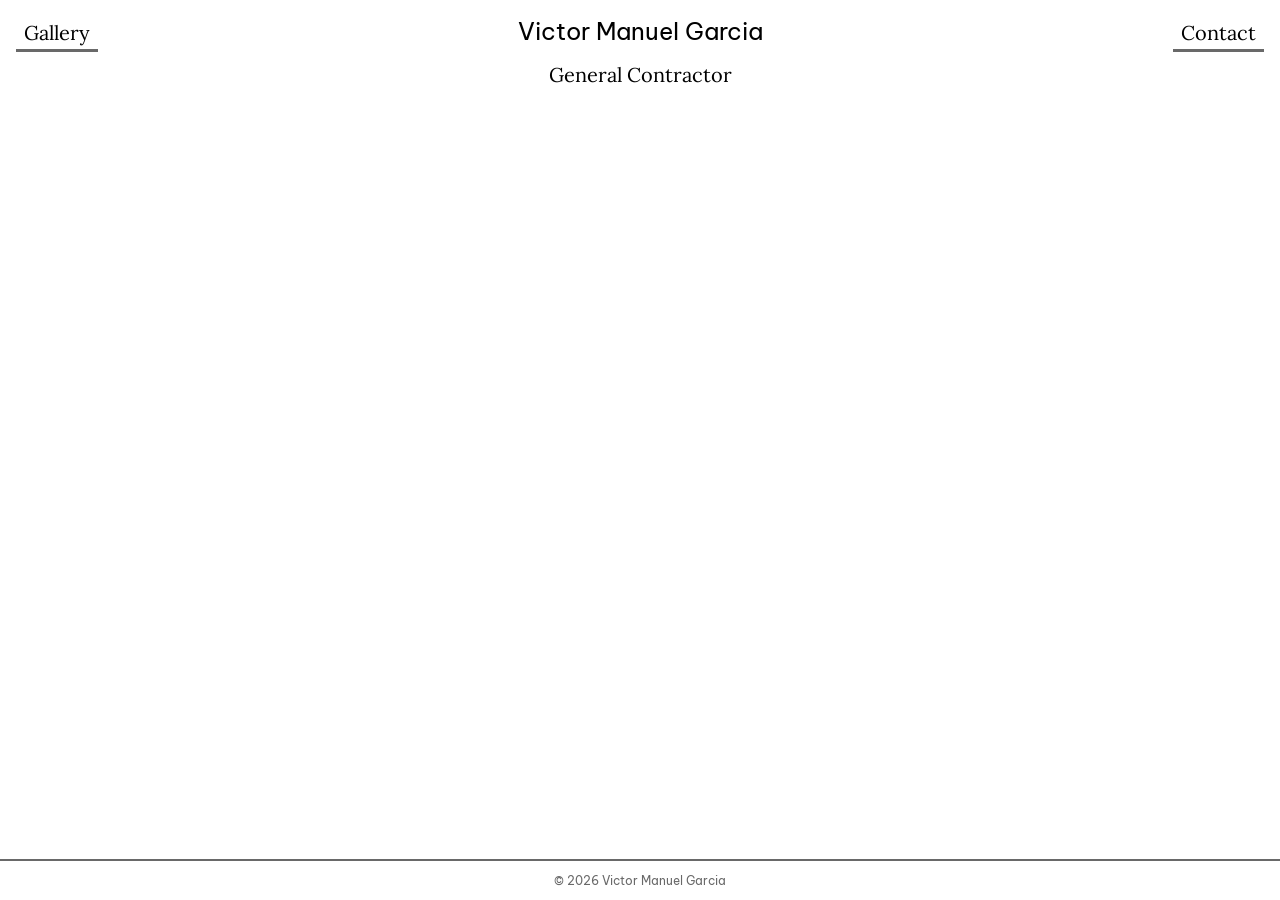
==== index.html @ 69ccaeaf "First iteration of the contractor site. Still figuring out how to format everything but the idea is " ====
<!DOCTYPE html>
<html lang="en" id="mode" data-theme="dark">
<head>
    <meta charset="UTF-8">
    <meta name="viewport" content="width=device-width, initial-scale=1.0">
    <link rel="stylesheet" href="style.css">
    <title>VMG</title>
</head>

<body>

<a href="./pages/gallery.html" class="gallery">Gallery</a>
<h1>Victor Manuel Garcia</h1>
<a href="./pages/contact.html" class="contact">Contact</a>

<h2>General Contractor</h2>

</body>

<script src="script.js"></script>
<footer>
    <p>© 2026 Victor Manuel Garcia </p>
</footer>
</html>
---- style.css ----
@import url('https://fonts.googleapis.com/css2?family=Lora:ital,wght@0,400..700;1,400..700&family=Raleway:ital,wght@0,100..900;1,100..900&family=Ubuntu:ital,wght@0,300;0,400;0,500;0,700;1,300;1,400;1,500;1,700&display=swap');
@import url('https://fonts.googleapis.com/css2?family=Be+Vietnam+Pro:ital,wght@0,100;0,200;0,300;0,400;0,500;0,600;0,700;0,800;0,900;1,100;1,200;1,300;1,400;1,500;1,600;1,700;1,800;1,900&family=Lora:ital,wght@0,400..700;1,400..700&family=Raleway:ital,wght@0,100..900;1,100..900&family=Ubuntu:ital,wght@0,300;0,400;0,500;0,700;1,300;1,400;1,500;1,700&display=swap');

:root{
--white: #ffffff;
--black: #000000;
--grey: #696969;

--bg: var(--white);
--accent: var(--grey);
--text: var(--black);
}


*{
    font-family: 'Be Vietnam Pro', 'Lora';
    font-optical-sizing: auto;
    font-weight: 400;
    font-style: normal;
}

.divisor{
    width: 100%;
    border-bottom: 1px solid var(--accent);
    background-color: var(--accent);
    margin-top: -.5rem;
}

body{
    background-color: var(--bg);
    scrollbar-width: none;
    min-height: 100vh;
    margin: 0;
    display: flex;
    flex-direction: column;
}



.contact{
    position: absolute;
    right: 1rem;
    text-decoration: none;
    color: var(--text);
    font-size: 1.25rem;
    border-bottom: 3px solid var(--accent);
    padding: 0.25rem 0.5rem;
    margin-top: 1rem;
    font-family: 'Lora';
}



.gallery{
    position: absolute;
    left: 1rem;
    text-decoration: none;
    color: var(--text);
    font-size: 1.25rem;
    border-bottom: 3px solid var(--accent);
    padding: 0.25rem 0.5rem;
    margin-top: 1rem;
    font-family: 'Lora';
}

body h1{
    font-family: 'Be Vietnam Pro';
    text-align: center;
    font-size: 1.5rem;
    margin-top: 1rem;
    margin-bottom: 1rem;
}

body h2{
    font-family: 'Lora';
    text-align: center;
    font-size: 1.25rem;
    margin-top: 0;
}

footer{
    position: absolute;
    bottom: 0;
    width: 100%;
    text-align: center;
    font-size: 0.75rem;
    color: var(--accent);
    border-top: 2px solid var(--accent);
}
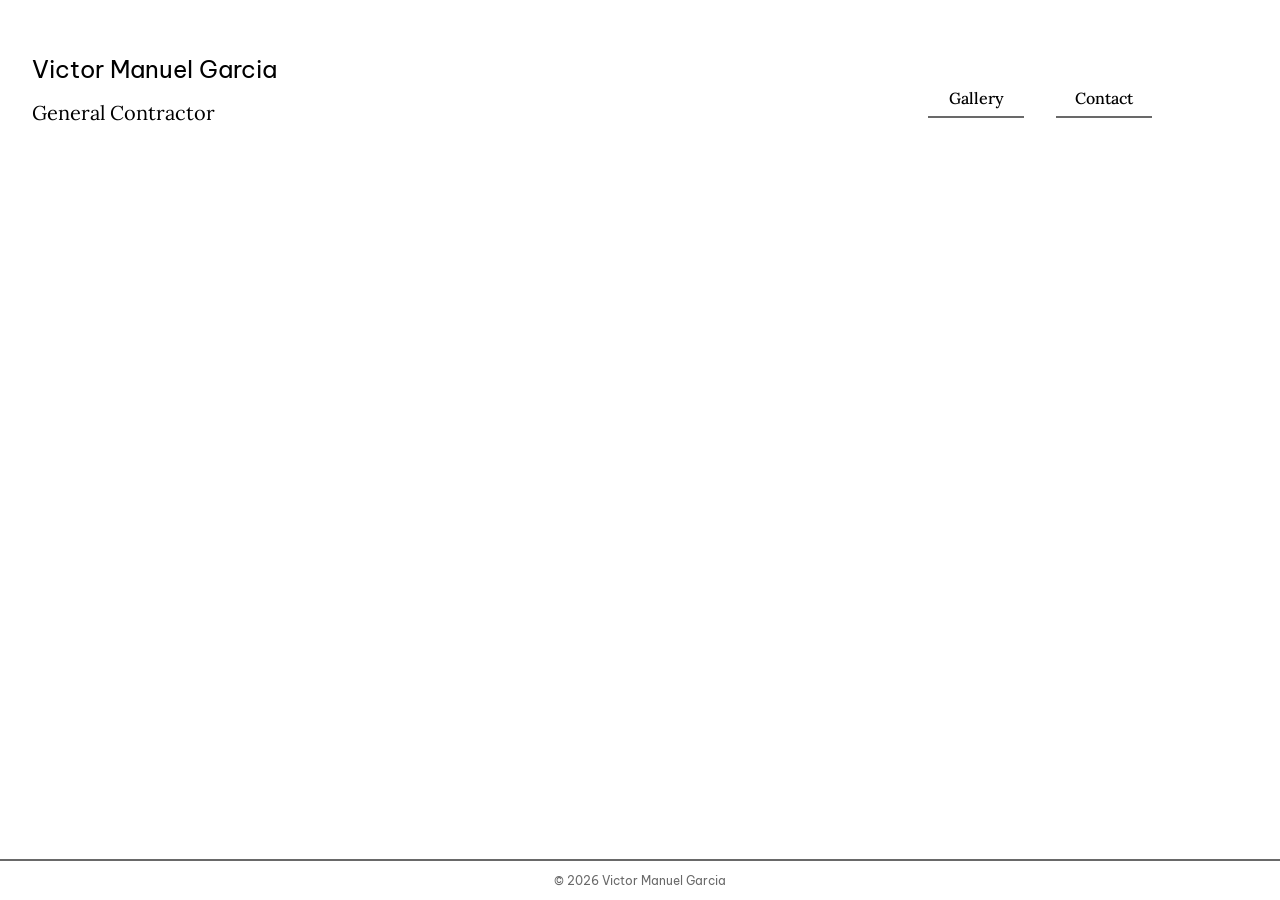
==== commit 2dc133d0: "Better layout for the initial stages of the site." ====
--- a/index.html
+++ b/index.html
@@ -8,12 +8,16 @@
 </head>
 
 <body>
+    
+<div class="buttons">
+    <a href="./pages/gallery.html" class="gallery">Gallery</a>
+    <a href="./pages/contact.html" class="contact">Contact</a>
+</div>
 
-<a href="./pages/gallery.html" class="gallery">Gallery</a>
 <h1>Victor Manuel Garcia</h1>
-<a href="./pages/contact.html" class="contact">Contact</a>
+<h2>General Contractor</h2>
 
-<h2>General Contractor</h2>
+
 
 </body>
 
--- a/style.css
+++ b/style.css
@@ -35,47 +35,43 @@
     flex-direction: column;
 }
 
+.buttons{
+    display: grid;
+    grid-template-columns: 6rem 6rem 6rem;
+    align-items: right;
+    justify-content: right;
+    gap: 2rem;
+    top: 5rem;
+    position: relative;
+    width: 100%;
+}
 
-
-.contact{
-    position: absolute;
-    right: 1rem;
+.buttons a{
     text-decoration: none;
     color: var(--text);
-    font-size: 1.25rem;
-    border-bottom: 3px solid var(--accent);
-    padding: 0.25rem 0.5rem;
-    margin-top: 1rem;
-    font-family: 'Lora';
-}
-
-
-
-.gallery{
-    position: absolute;
-    left: 1rem;
-    text-decoration: none;
-    color: var(--text);
-    font-size: 1.25rem;
-    border-bottom: 3px solid var(--accent);
-    padding: 0.25rem 0.5rem;
-    margin-top: 1rem;
+    font-size: 1rem;
+    font-weight: 500;
+    text-align: center;
+    padding: .5rem;
+    border-bottom: 2px solid var(--accent);
     font-family: 'Lora';
 }
 
 body h1{
     font-family: 'Be Vietnam Pro';
-    text-align: center;
+    text-align: left;
     font-size: 1.5rem;
     margin-top: 1rem;
     margin-bottom: 1rem;
+    margin-left: 2rem;
 }
 
 body h2{
     font-family: 'Lora';
-    text-align: center;
+    text-align: left;
     font-size: 1.25rem;
     margin-top: 0;
+    margin-left: 2rem;
 }
 
 footer{
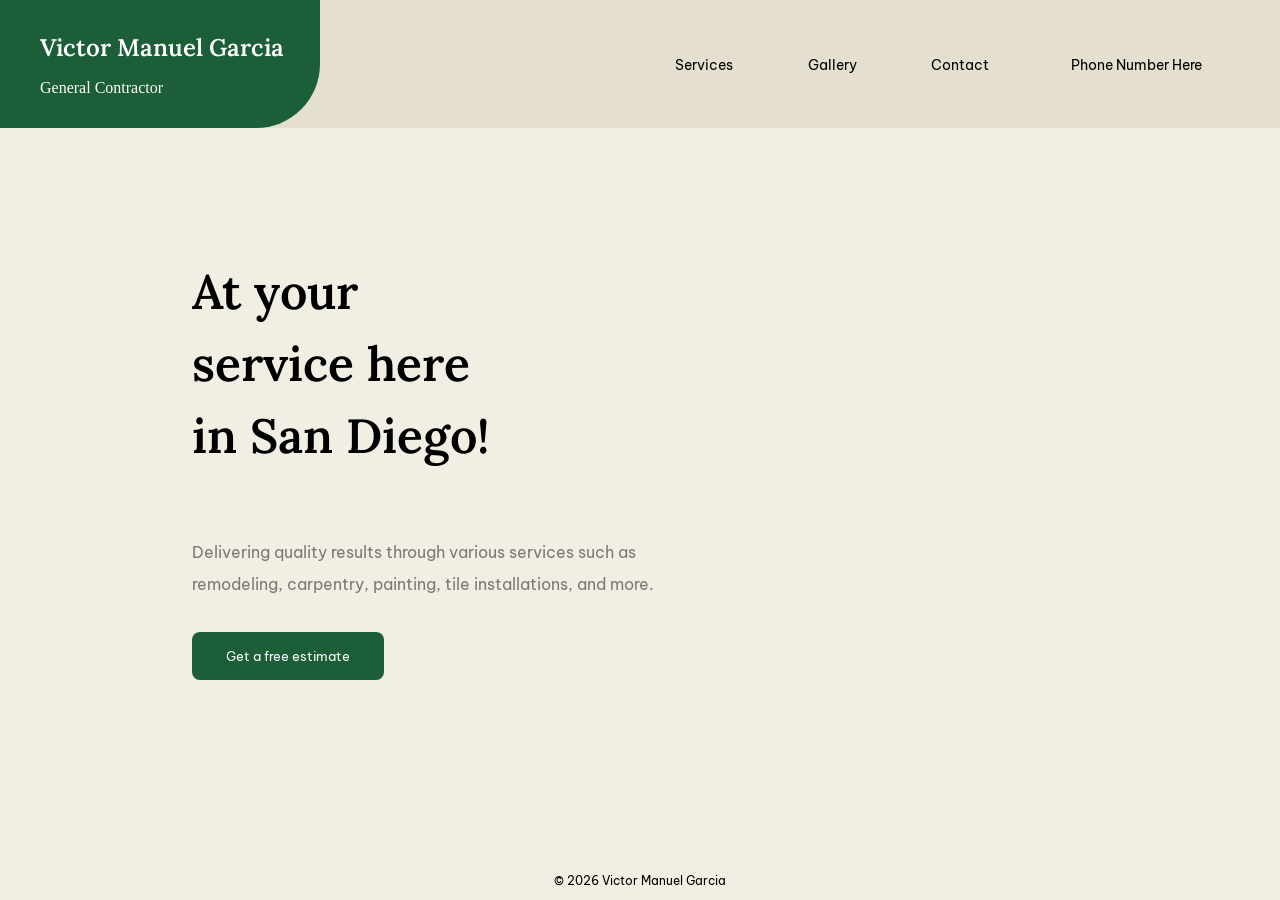
==== commit dc2fa6cc: "Adjusted the layout along with new color scheme and general positioning" ====
--- a/index.html
+++ b/index.html
@@ -9,15 +9,25 @@
 
 <body>
     
-<div class="buttons">
-    <a href="./pages/gallery.html" class="gallery">Gallery</a>
-    <a href="./pages/contact.html" class="contact">Contact</a>
+<div class="upper-container">
+    <div class="buttons">
+        <a>Services</a>
+        <a >Gallery</a>
+        <a>Contact</a>
+        <a>Phone Number Here</a>
+    </div>
+
+    <div class="text-container">
+        <h1>Victor Manuel Garcia</h1>
+        <h2>General Contractor</h2>
+    </div>
 </div>
 
-<h1>Victor Manuel Garcia</h1>
-<h2>General Contractor</h2>
-
-
+<div class="description">
+    <h1>At your service here in San Diego!</h1>
+    <p>Delivering quality results through various services such as remodeling, carpentry, painting, tile installations, and more.</p>
+    <button class="desc-estimate">Get a free estimate</button>
+</div>
 
 </body>
 
--- a/style.css
+++ b/style.css
@@ -2,13 +2,21 @@
 @import url('https://fonts.googleapis.com/css2?family=Be+Vietnam+Pro:ital,wght@0,100;0,200;0,300;0,400;0,500;0,600;0,700;0,800;0,900;1,100;1,200;1,300;1,400;1,500;1,600;1,700;1,800;1,900&family=Lora:ital,wght@0,400..700;1,400..700&family=Raleway:ital,wght@0,100..900;1,100..900&family=Ubuntu:ital,wght@0,300;0,400;0,500;0,700;1,300;1,400;1,500;1,700&display=swap');
 
 :root{
---white: #ffffff;
---black: #000000;
---grey: #696969;
+--pine: #1B5E38;
+--pine-dark: #123F25;
+--clay: #A6512E;
+--stucco: #F1EEE4;
+--stucco-dark: #E4DFCF;
+--charcoal: #262420;
+--concrete: #7C7A70;
+--line: #D8D2C0;
+--white:#fff;
 
---bg: var(--white);
+--bg: var(--stucco);
 --accent: var(--grey);
 --text: var(--black);
+--textalt: var(--white);
+--headbg: var(--pine);
 }
 
 
@@ -35,26 +43,99 @@
     flex-direction: column;
 }
 
+.upper-container{
+    height: 8rem;
+    background-color: var(--stucco-dark);
+}
+
 .buttons{
     display: grid;
-    grid-template-columns: 6rem 6rem 6rem;
-    align-items: right;
-    justify-content: right;
+    grid-template-columns: 6rem 6rem 6rem 12rem;
     gap: 2rem;
-    top: 5rem;
-    position: relative;
-    width: 100%;
+    top: 3rem;
+    position: absolute;
+    right: 3rem;
 }
 
 .buttons a{
     text-decoration: none;
     color: var(--text);
-    font-size: 1rem;
-    font-weight: 500;
+    font-size: .9rem;
+    font-weight: 400;
     text-align: center;
     padding: .5rem;
     border-bottom: 2px solid var(--accent);
+    font-family: 'Be Vietnam Pro';
+}
+
+.text-container{
+    background-color: var(--headbg);
+    width: 25%;
+    height: 8rem;
+    position: absolute;
+    top: 0;
+    border-radius: 0rem 0rem 4rem 0rem;
+}
+
+.text-container h1{
     font-family: 'Lora';
+    text-align: left;
+    font-size: 1.5rem;
+    margin-top: 2rem;
+    margin-bottom: 1rem;
+    margin-left: 2.5rem;
+    color: var(--textalt);
+    font-weight: 600;
+}
+
+.text-container h2{
+    font-family: 'Be Vietnam Pro';
+    text-align: left;
+    font-size: 1rem;
+    margin-top: 0;
+    margin-left: 2.5rem;
+    color: var(--textalt);
+    font-weight: 500;
+}
+
+.description{
+    position: absolute;
+    top: 10rem;
+/* background-color: #7C7A70; */
+    width: 100%;
+    height: 35rem;
+}
+
+.description h1{
+    font-family: 'Lora';
+    font-size: 3rem;
+    font-weight: 600;
+    margin-top: 6rem;
+    margin-left: 12rem;
+    max-width: 20rem;
+    line-height: 4.5rem;
+}
+
+.description p{
+    font-family: 'Be Vietnam Pro';
+    font-size: 1rem;
+    margin-left: 12rem;
+    margin-top: 4rem;
+    max-width: 30rem;
+    color: var(--concrete);
+    line-height: 2rem;
+}
+
+.desc-estimate{
+    margin-left: 12rem;
+    background-color: var(--pine);
+    color: var(--white);
+    border: none;
+    cursor: pointer;
+    width: 12rem;
+    height: 3rem;
+    border-radius: 0.5rem;
+    margin-top: 1rem;
 }
 
 body h1{
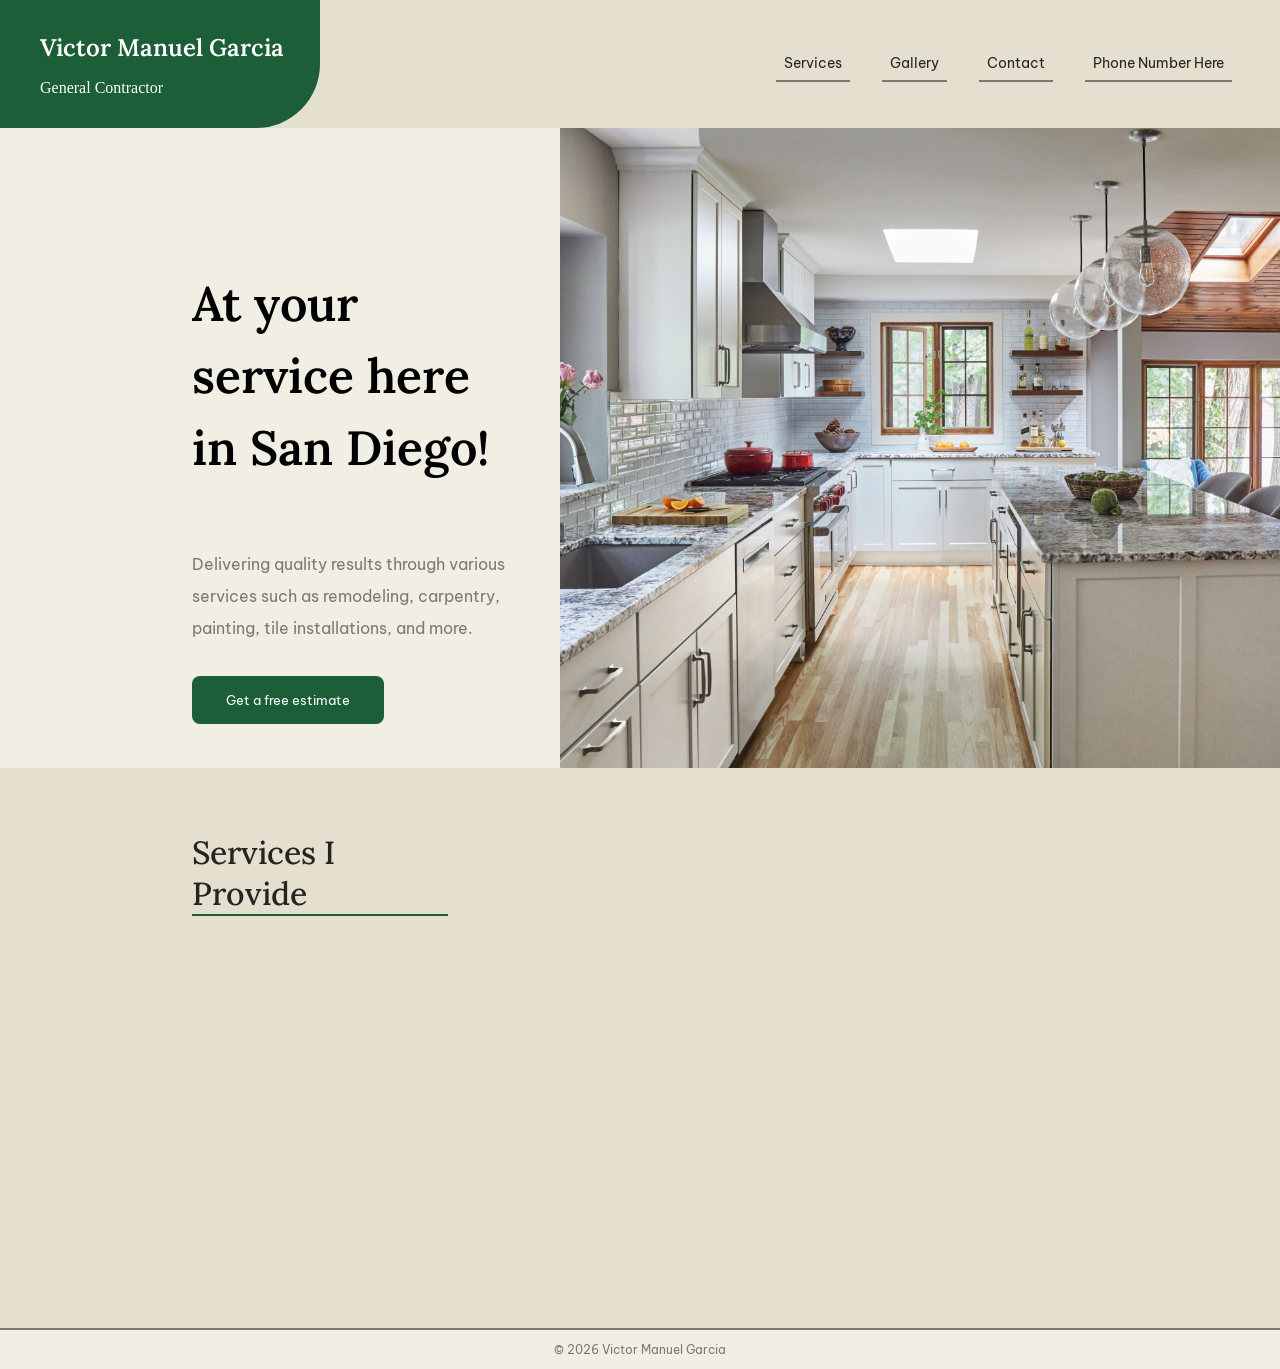
==== commit f7bf1a59: "Guess what got fixed? The footer. Along with better formatting for future additions." ====
--- a/index.html
+++ b/index.html
@@ -8,31 +8,40 @@
 </head>
 
 <body>
-    
+
 <div class="upper-container">
-    <div class="buttons">
-        <a>Services</a>
-        <a >Gallery</a>
-        <a>Contact</a>
-        <a>Phone Number Here</a>
-    </div>
-
     <div class="text-container">
         <h1>Victor Manuel Garcia</h1>
         <h2>General Contractor</h2>
     </div>
+
+    <div class="buttons">
+        <a>Services</a>
+        <a>Gallery</a>
+        <a>Contact</a>
+        <a>Phone Number Here</a>
+    </div>
 </div>
 
-<div class="description">
-    <h1>At your service here in San Diego!</h1>
-    <p>Delivering quality results through various services such as remodeling, carpentry, painting, tile installations, and more.</p>
-    <button class="desc-estimate">Get a free estimate</button>
-</div>
+<section class="hero">
+    <div class="description">
+        <h1>At your service here in San Diego!</h1>
+        <p>Delivering quality results through various services such as remodeling, carpentry, painting, tile installations, and more.</p>
+        <button class="desc-estimate">Get a free estimate</button>
+    </div>
 
-</body>
+    <img class="desc-img" src="./gallery/placeholder.jpeg" alt="Completed remodeling project">
+</section>
+
+<section class="services">
+   <h2>Services I Provide</h2>
+
+</section>
+
+<footer class="footer">
+    <p>&copy; 2026 Victor Manuel Garcia</p>
+</footer>
 
 <script src="script.js"></script>
-<footer>
-    <p>© 2026 Victor Manuel Garcia </p>
-</footer>
-</html>+</body>
+</html>
--- a/style.css
+++ b/style.css
@@ -13,8 +13,8 @@
 --white:#fff;
 
 --bg: var(--stucco);
---accent: var(--grey);
---text: var(--black);
+--accent: var(--concrete);
+--text: var(--charcoal);
 --textalt: var(--white);
 --headbg: var(--pine);
 }
@@ -37,7 +37,7 @@
 body{
     background-color: var(--bg);
     scrollbar-width: none;
-    min-height: 100vh;
+    min-height: 100dvh;
     margin: 0;
     display: flex;
     flex-direction: column;
@@ -46,15 +46,16 @@
 .upper-container{
     height: 8rem;
     background-color: var(--stucco-dark);
+    display: flex;
+    justify-content: space-between;
+    align-items: stretch;
 }
 
 .buttons{
-    display: grid;
-    grid-template-columns: 6rem 6rem 6rem 12rem;
+    display: flex;
+    align-items: center;
     gap: 2rem;
-    top: 3rem;
-    position: absolute;
-    right: 3rem;
+    margin-right: 3rem;
 }
 
 .buttons a{
@@ -71,9 +72,6 @@
 .text-container{
     background-color: var(--headbg);
     width: 25%;
-    height: 8rem;
-    position: absolute;
-    top: 0;
     border-radius: 0rem 0rem 4rem 0rem;
 }
 
@@ -98,12 +96,13 @@
     font-weight: 500;
 }
 
+.hero{
+    display: flex;
+    align-items: center;
+}
+
 .description{
-    position: absolute;
-    top: 10rem;
-/* background-color: #7C7A70; */
-    width: 100%;
-    height: 35rem;
+    flex: 1;
 }
 
 .description h1{
@@ -138,6 +137,30 @@
     margin-top: 1rem;
 }
 
+.desc-img{
+    width: 45rem;
+    height: 40rem;
+    object-fit: cover;
+    background-color: var(--charcoal);
+}
+
+.services{
+    background-color: var(--stucco-dark);
+    width: 100%;
+    height: 35rem;
+}
+
+.services h2{
+    color: var(--charcoal);
+    font-family: 'Lora';
+    font-size: 2rem;
+    margin-left: 12rem;
+    margin-top: 4rem;
+    border-bottom: 2px solid var(--pine);
+    width: 20%;
+    font-weight: 500;
+}
+
 body h1{
     font-family: 'Be Vietnam Pro';
     text-align: left;
@@ -155,12 +178,11 @@
     margin-left: 2rem;
 }
 
-footer{
-    position: absolute;
-    bottom: 0;
+.footer{
     width: 100%;
     text-align: center;
     font-size: 0.75rem;
     color: var(--accent);
     border-top: 2px solid var(--accent);
-}+    margin-top: auto;
+}
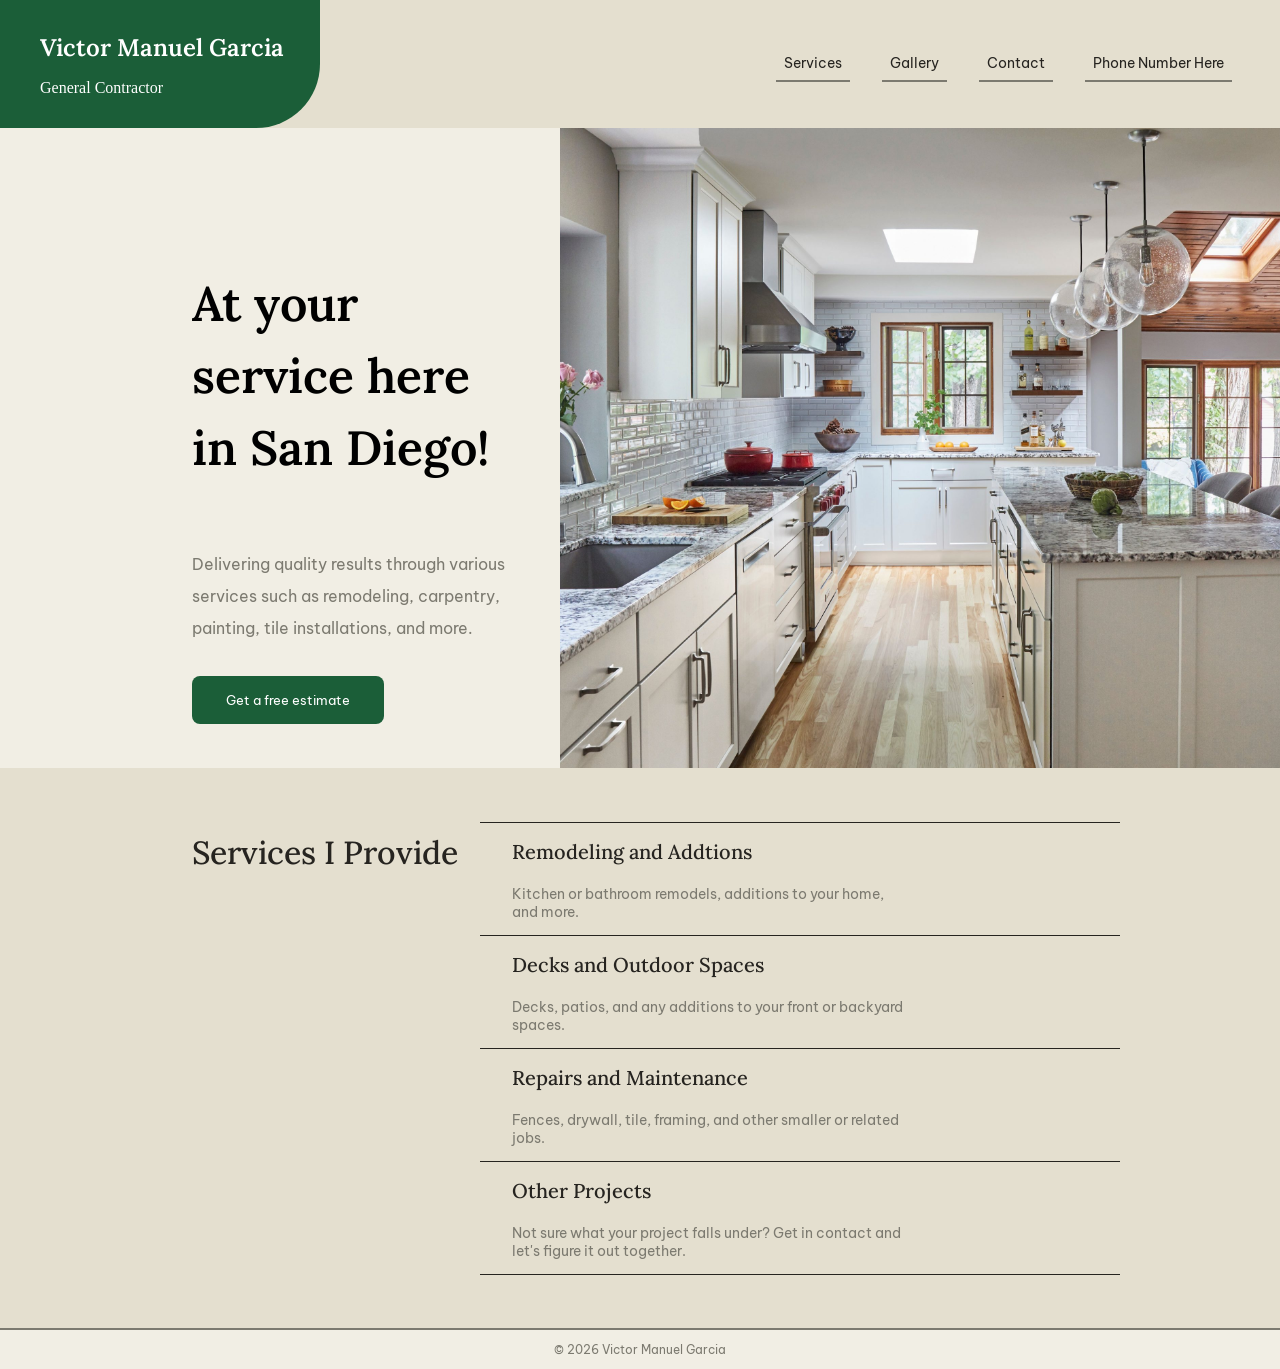
==== commit 04333056: "Added the services section of the site." ====
--- a/index.html
+++ b/index.html
@@ -9,19 +9,19 @@
 
 <body>
 
-<div class="upper-container">
+<section class="upper-container">
     <div class="text-container">
         <h1>Victor Manuel Garcia</h1>
         <h2>General Contractor</h2>
     </div>
 
     <div class="buttons">
-        <a>Services</a>
+        <a href="#services">Services</a>
         <a>Gallery</a>
         <a>Contact</a>
         <a>Phone Number Here</a>
     </div>
-</div>
+</section>
 
 <section class="hero">
     <div class="description">
@@ -33,9 +33,26 @@
     <img class="desc-img" src="./gallery/placeholder.jpeg" alt="Completed remodeling project">
 </section>
 
-<section class="services">
-   <h2>Services I Provide</h2>
-
+<section class="services" id="services">
+    <h1>Services I Provide</h1>
+    <section class="service-list">
+        <div class="service-item">
+            <h2>Remodeling and Addtions</h2>
+                <p>Kitchen or bathroom remodels, additions to your home, and more.</p>
+        </div>    
+        <div class="service-item">
+            <h2>Decks and Outdoor Spaces</h2>
+                <p>Decks, patios, and any additions to your front or backyard spaces.</p>
+        </div>    
+        <div class="service-item">
+            <h2>Repairs and Maintenance</h2>
+                <p>Fences, drywall, tile, framing, and other smaller or related jobs. </p>
+        </div>    
+        <div class="service-item">
+            <h2>Other Projects</h2>
+                <p>Not sure what your project falls under? Get in contact and let's figure it out together.</p>
+        </div>    
+    </section>
 </section>
 
 <footer class="footer">
--- a/style.css
+++ b/style.css
@@ -145,20 +145,53 @@
 }
 
 .services{
+    display: flex;
+    justify-content: space-between;
     background-color: var(--stucco-dark);
     width: 100%;
     height: 35rem;
 }
 
+.services h1{
+    color: var(--charcoal);
+    font-family: 'Lora';
+    font-size: 2rem;
+    margin-left: 12rem;
+    margin-top: 4rem;
+
+    font-weight: 500;
+
+}
+
+.service-list{
+    border-top: 1px solid var(--charcoal);
+    margin-right: 10rem;    
+    align-self: center;
+    width: 40rem;
+}
+
+.service-item{
+    display: grid;
+    grid-template-rows: 3rem 4rem auto;
+    border-bottom: 1px solid var(--charcoal);
+}
+
 .services h2{
     color: var(--charcoal);
     font-family: 'Lora';
-    font-size: 2rem;
-    margin-left: 12rem;
-    margin-top: 4rem;
-    border-bottom: 2px solid var(--pine);
-    width: 20%;
-    font-weight: 500;
+    font-size: 1.25rem;
+    font-weight: 500; 
+    margin-top: 1rem;
+}
+
+.services p{
+    color:var(--concrete);
+    font-family: 'Be Vietnam Pro';
+    font-weight: 400;
+    font-size: 0.9rem;
+    margin-left: 2rem;
+    max-width: 25rem;
+
 }
 
 body h1{
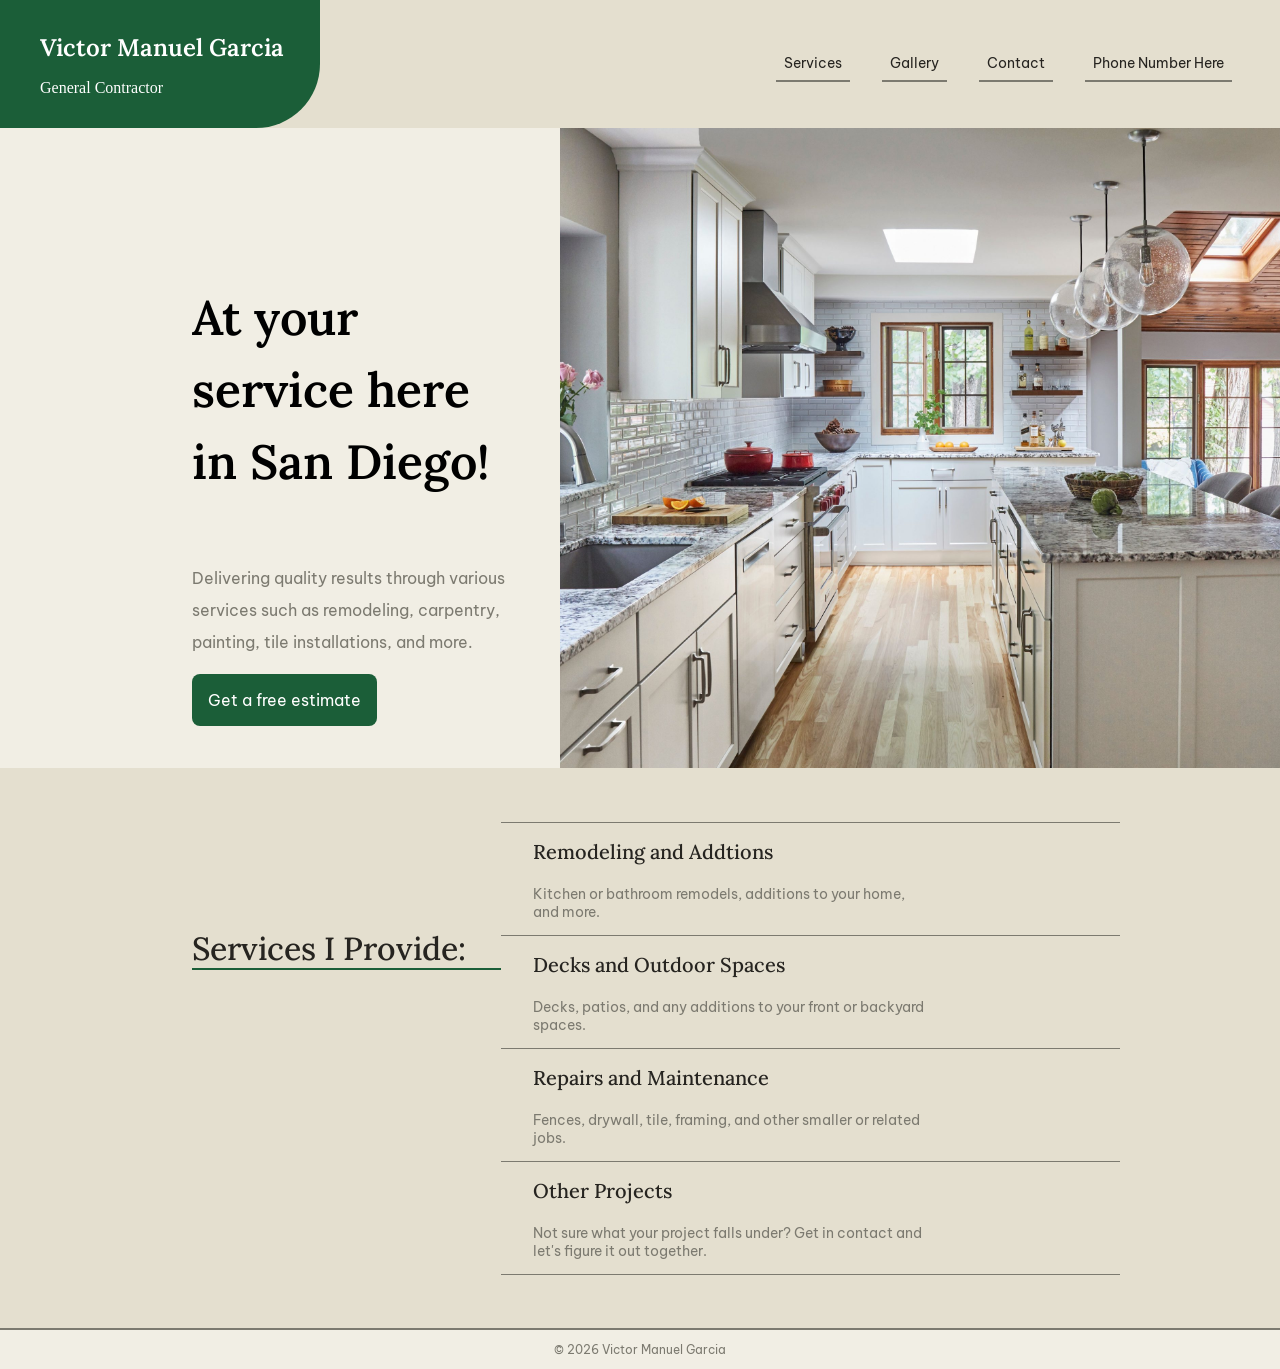
==== commit f9e06a74: "Completed the services section and added the foundation for the contact and gallery sections." ====
--- a/index.html
+++ b/index.html
@@ -17,8 +17,8 @@
 
     <div class="buttons">
         <a href="#services">Services</a>
-        <a>Gallery</a>
-        <a>Contact</a>
+        <a href="#gallery">Gallery</a>
+        <a href="#contact">Contact</a>
         <a>Phone Number Here</a>
     </div>
 </section>
@@ -27,14 +27,14 @@
     <div class="description">
         <h1>At your service here in San Diego!</h1>
         <p>Delivering quality results through various services such as remodeling, carpentry, painting, tile installations, and more.</p>
-        <button class="desc-estimate">Get a free estimate</button>
+        <a class="desc-estimate" href="#contact">Get a free estimate</a>
     </div>
 
     <img class="desc-img" src="./gallery/placeholder.jpeg" alt="Completed remodeling project">
 </section>
 
 <section class="services" id="services">
-    <h1>Services I Provide</h1>
+    <h1>Services I Provide:</h1>
     <section class="service-list">
         <div class="service-item">
             <h2>Remodeling and Addtions</h2>
@@ -55,6 +55,14 @@
     </section>
 </section>
 
+<section class="gallery" id="gallery">
+
+</section>
+
+<section class="contact" id="contact">
+
+</section>
+
 <footer class="footer">
     <p>&copy; 2026 Victor Manuel Garcia</p>
 </footer>
--- a/style.css
+++ b/style.css
@@ -123,6 +123,7 @@
     max-width: 30rem;
     color: var(--concrete);
     line-height: 2rem;
+    margin-bottom: 2rem;
 }
 
 .desc-estimate{
@@ -131,10 +132,10 @@
     color: var(--white);
     border: none;
     cursor: pointer;
-    width: 12rem;
-    height: 3rem;
+    padding: 1rem 1rem 1rem 1rem;
     border-radius: 0.5rem;
-    margin-top: 1rem;
+    text-decoration: none;
+    font-family: 'Be Vietnam Pro';
 }
 
 .desc-img{
@@ -157,14 +158,15 @@
     font-family: 'Lora';
     font-size: 2rem;
     margin-left: 12rem;
-    margin-top: 4rem;
-
+    margin-top: 10rem;
     font-weight: 500;
-
+    border-bottom: 2px solid var(--pine);
+    height: 2.5rem;
+    width: 20rem;
 }
 
 .service-list{
-    border-top: 1px solid var(--charcoal);
+    border-top: 1px solid var(--concrete);
     margin-right: 10rem;    
     align-self: center;
     width: 40rem;
@@ -173,7 +175,7 @@
 .service-item{
     display: grid;
     grid-template-rows: 3rem 4rem auto;
-    border-bottom: 1px solid var(--charcoal);
+    border-bottom: 1px solid var(--concrete);
 }
 
 .services h2{
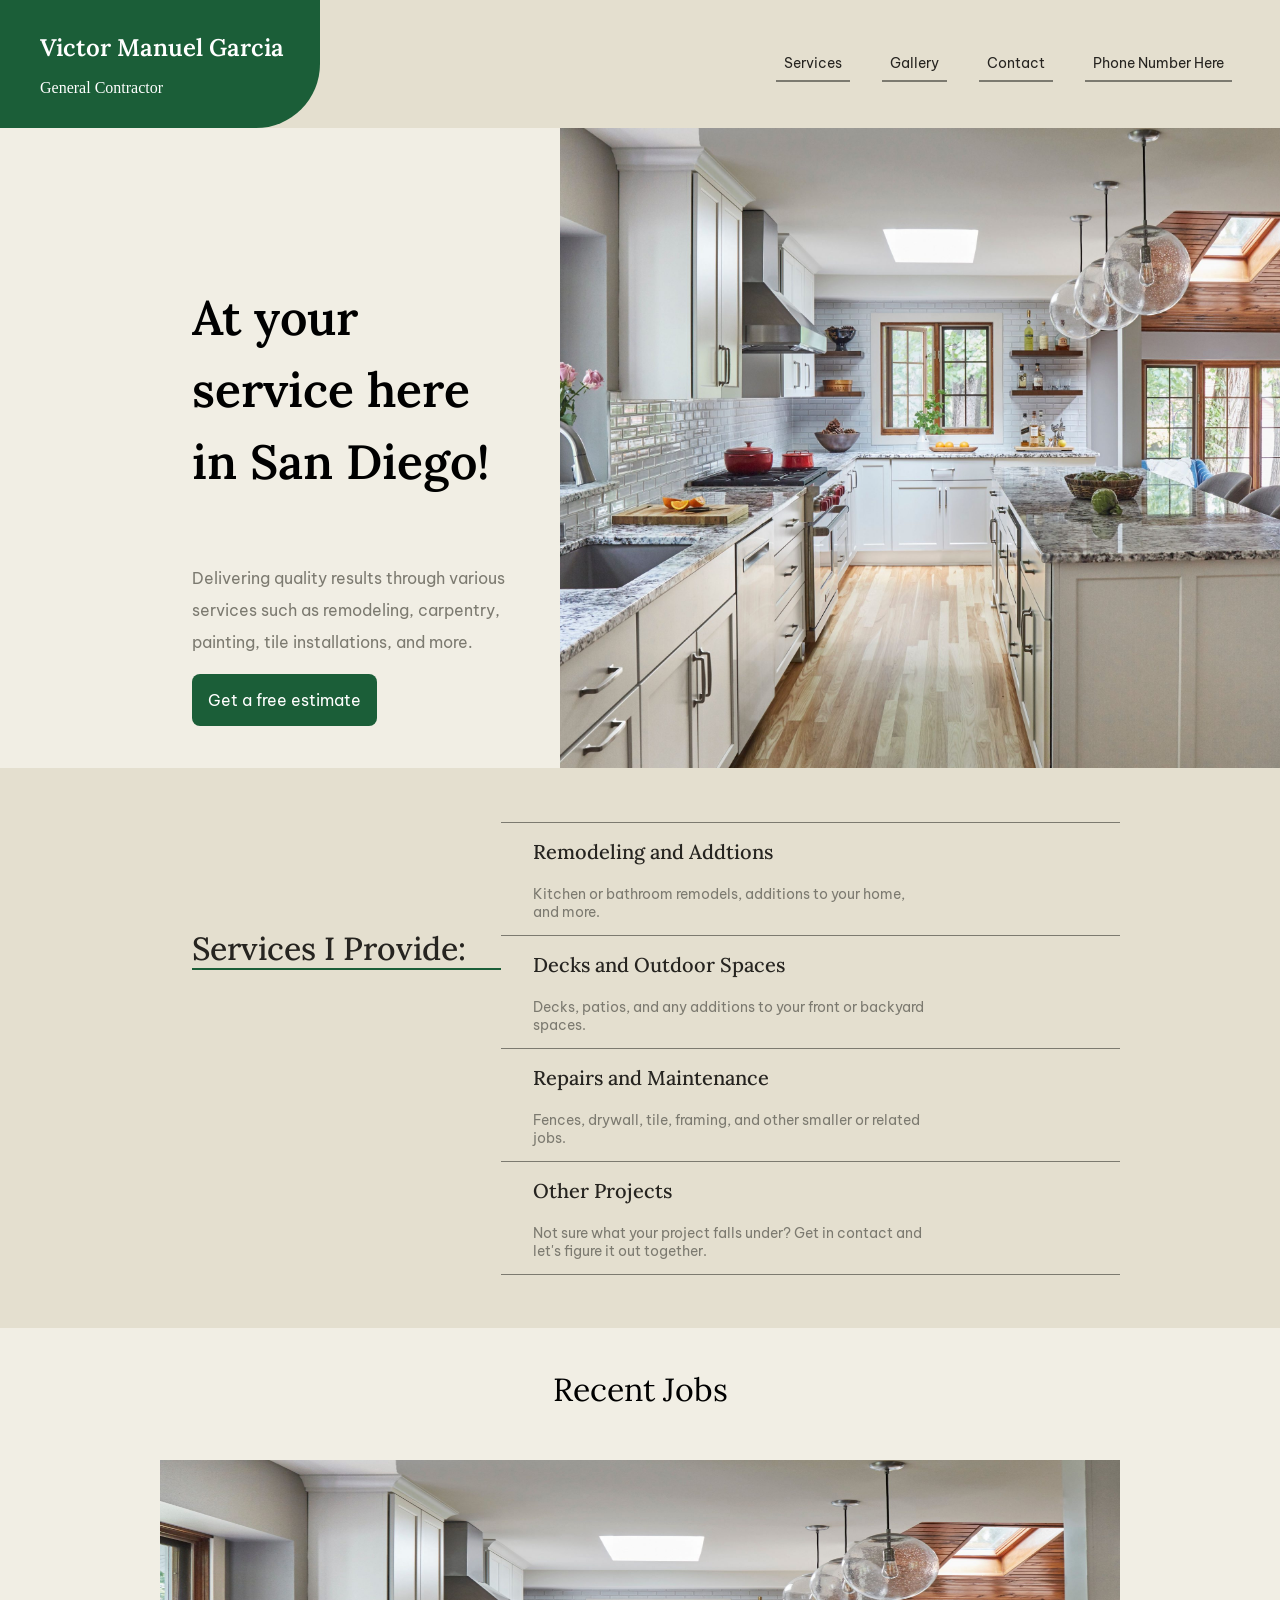
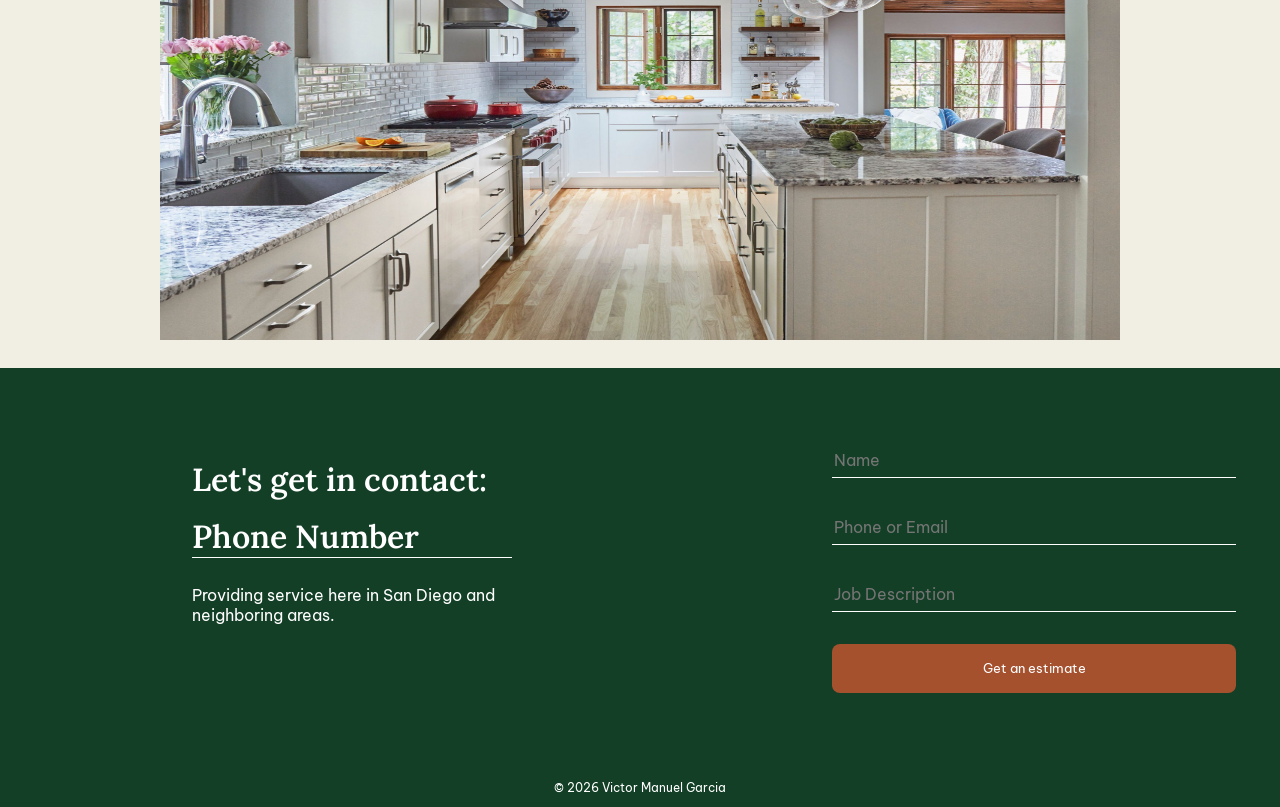
==== commit d7058456: "Put the semi-final touches to the html and css side of things of the contractor page. Javascript is " ====
--- a/index.html
+++ b/index.html
@@ -56,11 +56,26 @@
 </section>
 
 <section class="gallery" id="gallery">
-
+    <p>Recent Jobs</p>
+    <section class="image-gallery">
+        <img class="images" src="./gallery/placeholder.jpeg">
+    </section>
 </section>
 
 <section class="contact" id="contact">
-
+    <section class="contact-grid">
+        <section>
+            <h1>Let's get in contact:</h1>
+            <h2>Phone Number</h2>
+            <p>Providing service here in San Diego and neighboring areas.</p>
+        </section>
+        <form class="contact-form">
+            <input type="text" placeholder="Name">
+            <input type="text" placeholder="Phone or Email">
+            <input type="text" placeholder="Job Description">
+            <button class="contact-button">Get an estimate</button>
+        </form>    
+    </section>
 </section>
 
 <footer class="footer">
--- a/style.css
+++ b/style.css
@@ -196,6 +196,95 @@
 
 }
 
+.gallery{
+    display: grid;
+    grid-template-rows: auto auto auto;
+    background-color: var(--stucco);
+    width: 100%;
+    height: 40rem;
+    align-items: center;
+    justify-content: center;
+    align-self: center;
+}
+
+.image-gallery{
+    background-color: var(--concrete);
+    height: 30rem;
+    width: 60rem;
+}
+
+.gallery p{
+    font-family: 'Lora';
+    font-size: 2rem;
+    text-align: center;
+}
+
+.images{
+    height: 30rem;
+    width: 60rem;
+}
+
+.contact{
+    display: flex;
+    background-color: var(--pine-dark);
+    height: 25rem;
+    width: 100%;
+    justify-content: space-between;
+}
+
+.contact-grid{
+    display: grid;
+    grid-template-columns: auto auto;
+    align-self: center;
+    margin-left: 10rem;
+}
+
+.contact-form{
+    display: flex;
+    flex-direction: column;
+    gap: 2rem;
+    margin-left: 20rem;
+}
+
+.contact input{
+    background: none;
+    border: none;
+    border-bottom:1px solid var(--white);
+    width: 25rem;
+    font-size: 1rem;
+    color: var(--white);
+    line-height: 2rem;
+}
+
+.contact h1{
+    font-family: 'Lora';
+    color: var(--white);
+    font-size: 2rem;
+    font-weight: 600;
+}
+
+.contact h2{
+    font-family: 'Lora';
+    color: var(--white);
+    font-size: 2rem;
+    font-weight: 600;
+    border-bottom:1px solid var(--white) ;
+}
+
+.contact-button{
+    border: none;
+    background-color: var(--clay);
+    color: var(--white);
+    padding: 1rem 1rem 1rem 1rem;
+    border-radius: 0.5rem;
+}
+
+.contact p{
+    color: var(--white);
+    margin-left: 2rem;
+    max-width: 20rem;
+}
+
 body h1{
     font-family: 'Be Vietnam Pro';
     text-align: left;
@@ -217,7 +306,7 @@
     width: 100%;
     text-align: center;
     font-size: 0.75rem;
-    color: var(--accent);
-    border-top: 2px solid var(--accent);
+    color: var(--white);
     margin-top: auto;
-}
+    background-color: var(--pine-dark);
+}
